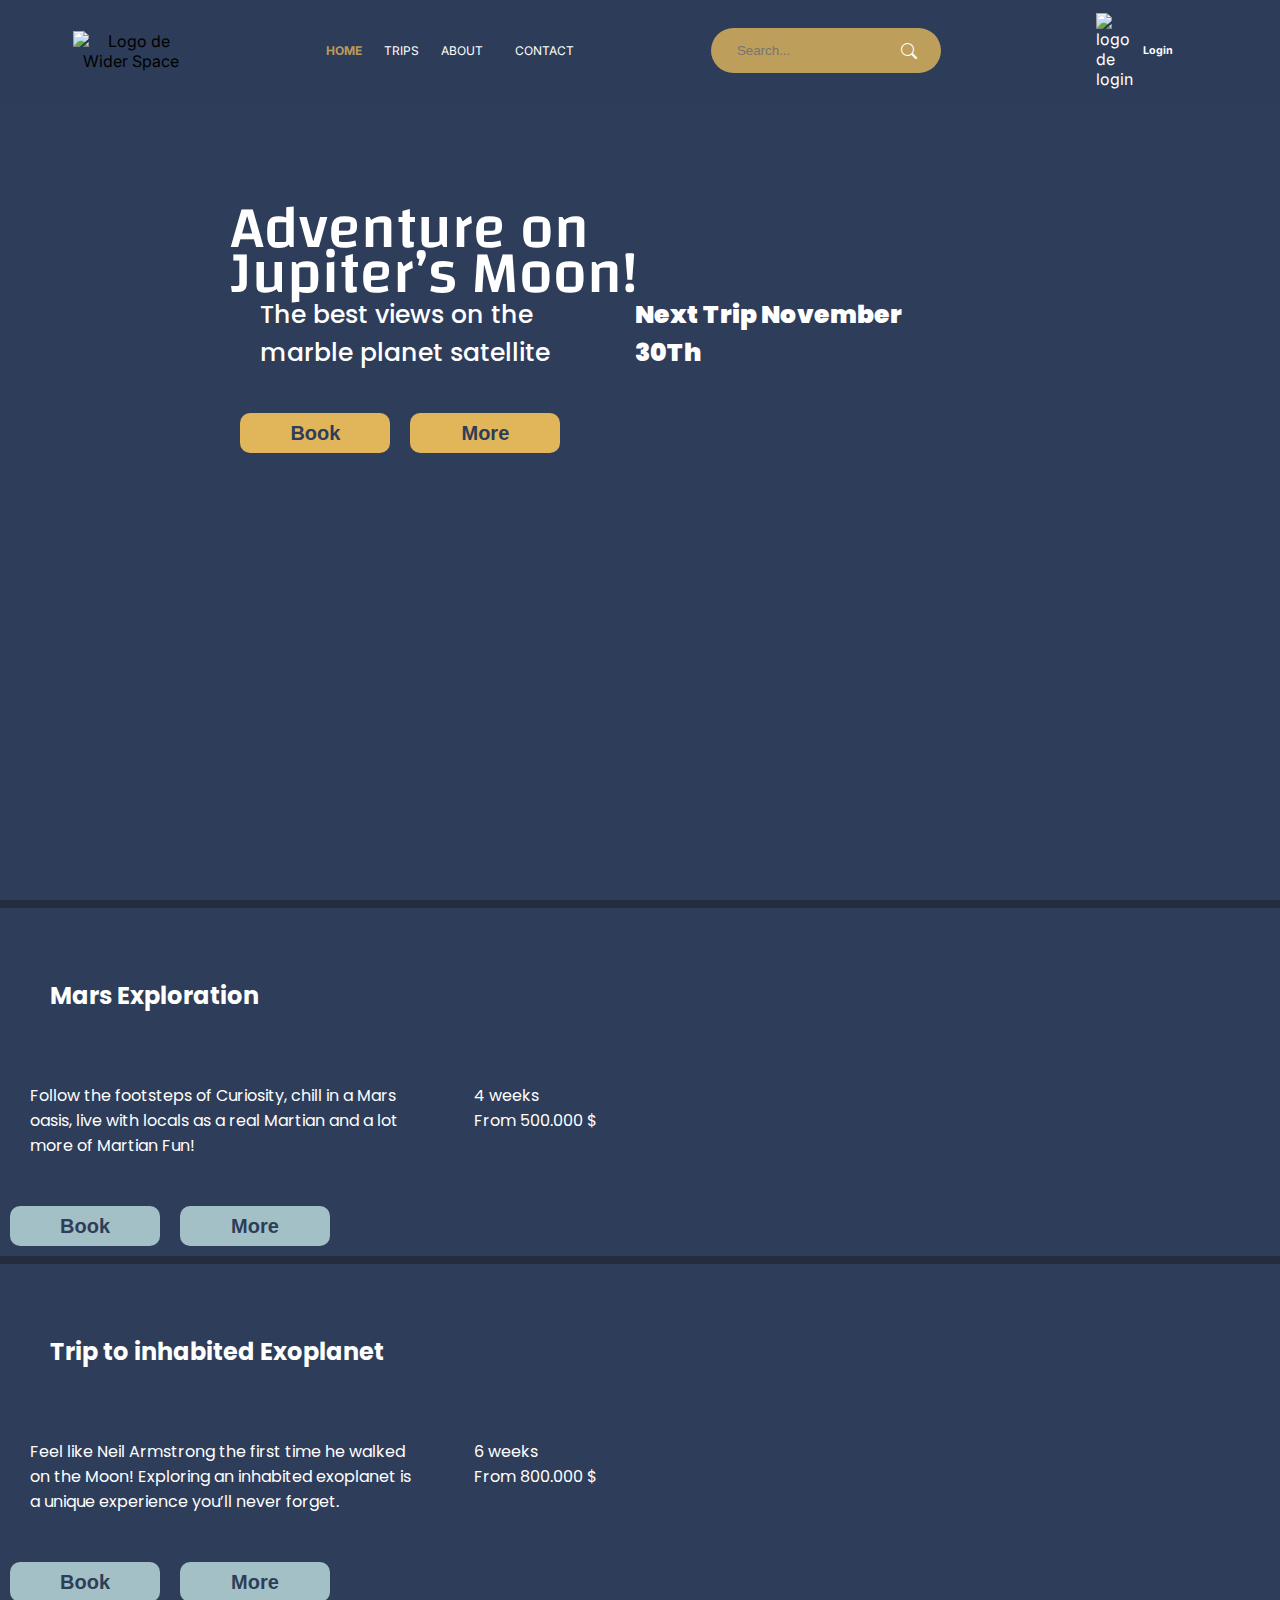
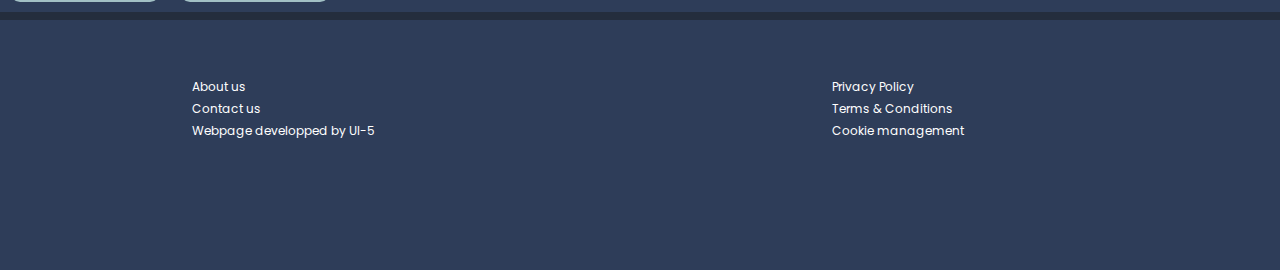
==== index.html @ 393155f8 "navbar, trips" ====
<!DOCTYPE html>
<html lang="en">

<head>
    <meta charset="UTF-8">
    <meta name="viewport" content="width=device-width, initial-scale=1.0">
    <title>Document</title>
    <meta name="description" content="Pagina Web de Wider World, viajes al mundo de tus sueños">
    <link rel="stylesheet" href="styles.css">
    <meta name="robots" content="index, foolow">
    <link rel="icon" type="image/jpg" href="./assets/favicon-rocket.jpg">
    <link rel="stylesheet" href="https://cdnjs.cloudflare.com/ajax/libs/font-awesome/4.7.0/css/font-awesome.min.css">
    <link rel="preconnect" href="https://fonts.googleapis.com">
    <link rel="preconnect" href="https://fonts.gstatic.com" crossorigin>
    <link
        href="https://fonts.googleapis.com/css2?family=Changa:wght@200;400;600;800&family=Inter:wght@300;400;600&family=Poppins:ital,wght@0,400;0,500;0,600;0,700;0,900;1,500&display=swap"
        rel="stylesheet">
</head>

<body>
    <section id="hero-section">
        <header>
            <img id="logo-header" src="/assets/logo.png" alt="Logo de Wider Space">
            <nav id="myNav">
                <!-- menú hamburguesa 2 -->
                <button class="burger-icon" onclick="myFunction()">&#9776;</button>
                <!-- <button style="font-size:15px;" class="icon" onclick="myFunction()">
                    <label for="burger">&#9776;</label>
                </button> -->
                <!-- menú hamburguesa 2 -->
                <a href="./index.html" class="active">HOME</a>
                <div class="dropdown">
                    <button class="dropbtn" onclick="window.location.href='./trips.html'">TRIPS
                    </button>
                    <div class="dropdown-content">
                        <div class="sub-dropdown">
                            <button class="sub-dropbtn" onclick="window.location.href='./trips.html'">To Space
                            </button>
                            
                            <div class="sub-dropdown-content">
                                <a href="./trips.html">Planets & Satellites</a>
                                <a href="./trips.html">Wormholes</a>
                                <a href="./trips.html">Quantum & Temporal</a>
                                <a href="./trips.html">Alien Nature</a>
                                <a href="./trips.html">View all</a>
                            </div>
                        </div>
                        <div class="sub-dropdown">
                            <button class="sub-dropbtn" onclick="window.location.href='./trips.html'">To Earth
                            </button>
                            <div class="sub-dropdown-content">
                                <a href="./trips.html">Cueva de Los Tayos</a>
                                <a href="./trips.html">Machu Picchu</a>
                                <a href="./trips.html">Cueva Galápagos</a>
                                <a href="./trips.html">Antelope Canyon</a>
                                <a href="./trips.html">Santorini</a>
                                <a href="./trips.html">View all</a>
                            </div>
                        </div>
                    </div>
                </div>
                <!-- <a href="./your-space.html">YOUR SPACE</a> -->
                <!-- <a href="./rules-and-conditions.html">RULES&CONDITIONS</a> -->
                <a href="./about.html">ABOUT</a>
                <a href="./contact.html">CONTACT</a>
                
                <!-- menú hamburguesa -->
                <!-- <a href="javascript:void(0);" style="font-size:15px;" class="icon" onclick="myFunction()">&#9776;</a> -->
                <!-- menú hamburguesa -->

            </nav>

            <div class="search-bar">
                <input type="text" placeholder="Search...">
                <i class="bi bi-search"></i>
            </div>
            <div class="login">
                <img src="/assets/login-vector.png" alt="logo de login">
                <h6 class="hidden">Login</h6>
            </div>
        </header>
        <article class="text-hero">
            <h1>Adventure on <br> Jupiter’s Moon!</h1>
            <div class="text-order-article">
                <p class="hero-paragraf-500">The best views on the marble planet satellite</p>
                <p class="hero-paragraf-700"><b>Next Trip November 30Th</b></p>
            </div>
            <div class="btn-hero-group">
                <button class="hero-button">Book</button>
                <button class="hero-button">More</button>
            </div>
        </article>
    </section>
    <div class="separator"></div>
    <section class="galery-1">
        <article class="galery-items">
            <h2>Mars Exploration</h2>
            <div class="text-order-article">
                <p>Follow the footsteps of Curiosity, chill in a Mars oasis, live with locals as a real Martian and a
                    lot more of Martian Fun!</p>
                <p>4 weeks <br> From 500.000 $</p>
            </div>
            <div class="slider-galery">
                <img src="/assets/galeria-1-foto-1-1.png" alt="">
                <img src="/assets/galeria-1-foto-2-1.png" alt="">
                <img src="/assets/galeria-1-foto-3-1.png" alt="">
                <img src="/assets/galeria-1-foto-4-1.png" alt="">
            </div>
            <div class="btn-hero-group">
                <button class="galery-button">Book</button>
                <button class="galery-button">More</button>
            </div>
        </article>
    </section>

    <div class="separator"></div>

    <section class="galery-2">
        <article class="galery-items">
            <h2>Trip to inhabited Exoplanet</h2>
            <div class="text-order-article">
                <p>Feel like Neil Armstrong the first time he walked on the Moon! Exploring an inhabited exoplanet is a
                    unique experience you’ll never forget. </p>
                <p>6 weeks <br> From 800.000 $</p>
            </div>
            <div class="slider-galery">
                <img src="/assets/image-5.png" alt="">
                <img src="/assets/image-2.png" alt="">
                <img src="/assets/image-3.png" alt="">
                <img src="/assets/image-8.png" alt="">
            </div>
            <div class="btn-hero-group">
                <button class="galery-button">Book</button>
                <button class="galery-button">More</button>
            </div>
        </article>
    </section>
    <div class="separator"></div>

    <footer>
        <div class="order-footer">
            <p>About us</p>
            <p>Contact us</p>
            <p>Webpage developped by UI-5</p>
        </div>
        <div class="order-footer">
            <p>Privacy Policy</p>
            <p>Terms & Conditions</p>
            <p>Cookie management</p>
        </div>
    </footer>

    <!-- Javascript init-->
    <script src="index.js"></script>
    <!-- Javascript end-->
</body>

</html>
---- styles.css ----
@import url("https://cdn.jsdelivr.net/npm/bootstrap-icons@1.10.5/font/bootstrap-icons.css");


/* font-family: 'Changa', sans-serif; */
/* font-family: 'Inter', sans-serif; */
/* font-family: 'Poppins', sans-serif; */

/* font wheight */
/* Changa:200;400;600;800 */
/* Poppins:400;600;900; */
/* Inter:300;400;600; */


/* colors */

/* Azul 1: #364573 */
/* Azul Negro: #2E3D59 */
/* Negro: #1f2625 */
/* Azul claro: #4AABBC */
/* Amarillo: #E1B65A */



/* GENERAL init*/
body {
    margin: 0;
    padding: 0;
    background-color: #2E3D59;
}

/* HERO SECTION init */
h1 {
    font-family: "Changa";
    font-weight: 500;
    font-size: 60px;
    width: 50%;
    line-height: 45px;
    padding: 0;
    margin-bottom: 0;
}

header {
    margin: 0;
    padding: 1%;
    display: flex;
    justify-content: space-around;
    flex-direction: row;
    align-items: center;
    overflow: hidden;
    background-size: cover;
    background: rgba(46, 61, 89, 0.75);
    font-family: "Inter";
    font-weight: 400;
}

#logo-header {
    width: 115px;
    height: auto;
    text-align: center;
}

#logo-header img {
    max-width: 100%;
    height: auto;
}

#hero-section {
    margin: 0;
    padding: 0;
    background-image: url('/assets/image-hero.png');
    background-size: 100% 95%;
    background-repeat: no-repeat;
    height: 100vh;
    border-color: solid 5px linear-gradient(#ae9e41, #1f2625);
    background-origin: border-box;
}


.hero-button {
    background-color: #E1B65A;
    border-color: transparent;
    font-weight: bold;
    font-size: 20px;
    margin: 10px;
    border-radius: 10px;
    width: 150px;
    height: 40px;
    color: #2E3D59;
}

.text-hero {
    margin: 5% 0 6% 18%;
    display: flex;
    flex-direction: column;
    justify-content: center;
    align-items: left;
    color: #fff;
    font-family: "poppins";
}

.hero-paragraf-500 {
    font-weight: 500;
    font-size: 25px;
    padding: 0;
    margin: 0;
    margin-top: 5%;
}

.hero-paragraf-700 {
    font-weight: 700;
    font-size: 25px;
    padding: 0;
    margin: 0;
}

.btn-hero-group {
    margin-top: 3%;
    display: flex;
    flex-direction: row;
}

nav {
    /* position: relative; */
    display: flex;
    flex-direction: row;
    align-items: center;
    overflow: hidden;
}

nav a {
    float: left;
    display: block;
    color: rgb(255, 255, 255);
    text-align: center;
    padding: 14px 16px;
    text-decoration: none;
    font-family: 'Inter', sans-serif;
    font-size: 12px;
}

.icon label {
    /* order: 4;
    flex-direction: column; */
    color: white;
    font-size: 15px;
    cursor: pointer;
}

.active {
    color: rgba(225, 182, 90, 0.8);
    font-weight: bold;
}

nav .icon {
    display: none;
}

.burger-icon {
    font-size: 20px;
    background: none;
    border: none;
    color: white;
    cursor: pointer;
    display: none;
}

.dropdown {
    text-align: center;
    padding: 0;
    float: left;
    overflow: hidden;
}

.dropdown .dropbtn {
    font-size: 12px;
    border: none;
    font-family: "Inter";
    color: white;
    background-color: transparent;
    margin: 0;
    padding-bottom: 4px;
    text-align: center;
    justify-content: center;
    align-items: center;
    outline: none;
}

.dropdown-content {
    display: none;
    position: absolute;
    background-color: #f9f9f9;
    min-width: 160px;
    box-shadow: 0px 8px 16px 0px rgba(0, 0, 0, 0.2);
    z-index: 1;
}

.dropdown-content a {
    float: none;
    color: black;
    padding: 12px 16px;
    text-decoration: none;
    display: block;
    text-align: left;
}

.sub-dropdown {
    margin-left: 30px;
    position: relative;
    display: inline-block;
}

.sub-dropdown .sub-dropbtn {
    font-size: 72%;
    border: none;
    outline: none;
    color: black;
    padding: 12px 16px;
    background-color: transparent;
    font-family: "Inter";
    margin: 0;
}

.sub-dropdown-content {
    display: none;
    margin-left: 30px;
    position: absolute;
    background: rgba(46, 61, 89, 0.75);
    min-width: 160px;
    z-index: 1;
    top: 100%;
    left: 0;
}

.sub-dropdown-content a {
    color: #FFF;
}

nav a:hover,
.dropdown:hover .dropbtn {
    color: rgb(162, 79, 79);
}


.sub-dropdown-content a:hover {
    background: rgba(46, 61, 89, 0.75);
    color: black;
}

.dropdown:hover .dropdown-content {
    display: block;
}

.sub-dropdown:hover .sub-dropdown-content {
    display: block;
}

.search-bar {
    border-radius: 50px;
    background: rgba(225, 182, 90, 0.8);
    padding: 1% 0;
    display: flex;
    flex-direction: row;
    align-items: center;
    justify-content: space-around;
    width: 230px;
    height: 20px;
}

.search-bar input {
    background-color: transparent;
    border: none;
    width: 50%;
}

.search-bar i {
    color: #FFF;
}

.login {
    display: flex;
    flex-direction: row;
    align-items: center;
    justify-content: center;
    color: #FFF;
    width: auto;
    padding: 0;
    margin: 0;
}

.login img {
    padding-right: 3%;
    width: 30%;
    height: 20%;
}

/* HERO SECTION end */




/* SECTIONS init */
section {
    width: 100%;

}

.separator {
    width: 100%;
    height: 8px;
    background-color: #242d3d;
}

.galery-items {
    display: flex;
    flex-direction: column;
    font-family: "poppins";
    color: #FFF;
}

.galery-items h2 {
    padding: 50px;
}

.text-order-article {
    display: flex;
    flex-direction: row;
}

.text-order-article p {
    width: 30%;
    margin: 0;
    padding: 0 30px;

}

.slider-galery {
    display: flex;
    flex-direction: row;
}

.slider-galery img {
    width: 25%;
}

.galery-button {
    background-color: #A2C0C5;
    border-color: transparent;
    font-weight: bold;
    font-size: 20px;
    margin: 10px;
    border-radius: 10px;
    width: 150px;
    height: 40px;
    color: #2E3D59;
}

footer {
    background-image: url(/assets/galaxy-footer.png);
    background-size: cover;
    background-repeat: no-repeat;
    font-family: "poppins";
    color: #FFF;
    display: flex;
    flex-direction: row;
    justify-content: space-around;
    line-height: 10px;
    font-size: 12px;
    padding-top: 50px;
    height: 200px;
    width: 100%;
}

.order-footer {
    width: 20%;
}

/* SECTIONS end */

/* SECTION TRIPS init */

.section-trips {
    background-color: #1f2625;
    height: 500px;
}

.section-trips article {
    background-color: #ae9e41;
}


/* SECTION TRIPS end */





/* ----------------------------------------*/
/* ----------------------------------------*/
/* MOBILE init*/
@media screen and (max-width: 600px) {


    #hero-section {
        background-image: url('/assets/image-hero-mobile.png');
        background-size: 100% auto;
    }

    h1 {
        font-size: 30px;
        width: 80%;
        line-height: 25px;
        text-shadow: 1px 1px 3px #2E3D59;
    }

    .hero-paragraf-500 {
        font-size: 15px;
        text-shadow: 1px 1px 2px #2E3D59;
        line-height: 14px;
        margin: 25px 0;
    }

    .hero-paragraf-700 {
        font-size: 15px;
        text-shadow: 1px 1px 2px #2E3D59;
    }

    .text-hero {
        margin: 80px 0 0 5%;
    }

    .btn-hero-group {
        margin-top: 60px;
    }

    .hero-button {
        width: 100%;
        margin-bottom: 10px;
    }

    header {
        padding: 2%;
        text-align: center;
        flex-direction: row;
    }

    #logo-header {
        order: 1;
    }

    .login {
        order: 3;
    }

    .search-bar {
        order: 2;
        width: 20%;
    }

    /* nav {
        order: 4;
        flex-direction: column;
    } */

     .burger-icon {
        display: block;
        position: absolute;
        top: 10px;
        right: 10px;
    }

    .hidden {
        display: none;
    }

    nav a {
        display: none;
    }

    nav a.icon {
        float: right;
        display: block;
    }

    nav.responsive {
        position: fixed;
        width: 100%;
        top: 0;
        left: 0;
        margin-top: 68px;
    }

    nav.responsive .icon {
        position: absolute;
        right: 0;
        top: 0;
    }

    nav.responsive .icon label{
        float: right;
        display: block;
    }

    nav.responsive a {
        float: none;
        display: block;
        text-align: left;
    }

    .dropdown .dropbtn {
        display: none;
    }

    .sub-dropdown {
        display: block;
        text-align: left;
        width: 100%;
    }

    nav.responsive .dropdown {
        float: none;
    }

    nav.responsive .sub-dropdown {
        display: block;
        text-align: left;
        width: 100%;
    }

    nav.responsive .dropdown-content,
    nav.responsive .sub-dropdown-content {
        position: relative;
        background-color: transparent;
    }

    nav.responsive .dropdown .dropbtn,
    nav.responsive .sub-dropdown .sub-dropbtn {
        display: block;
        width: 100%;
        text-align: left;
    }

    nav.responsive a:not(.icon){
        display: block;
        padding: 14px 16px;
    }

    .hero-button {
        border-color: transparent;
        font-weight: bold;
        font-size: 20px;
        margin: 10px;
        border-radius: 10px;
        width: 150px;
        height: 40px;
        color: #2E3D59;
    }

}

/* MOBILE end*/
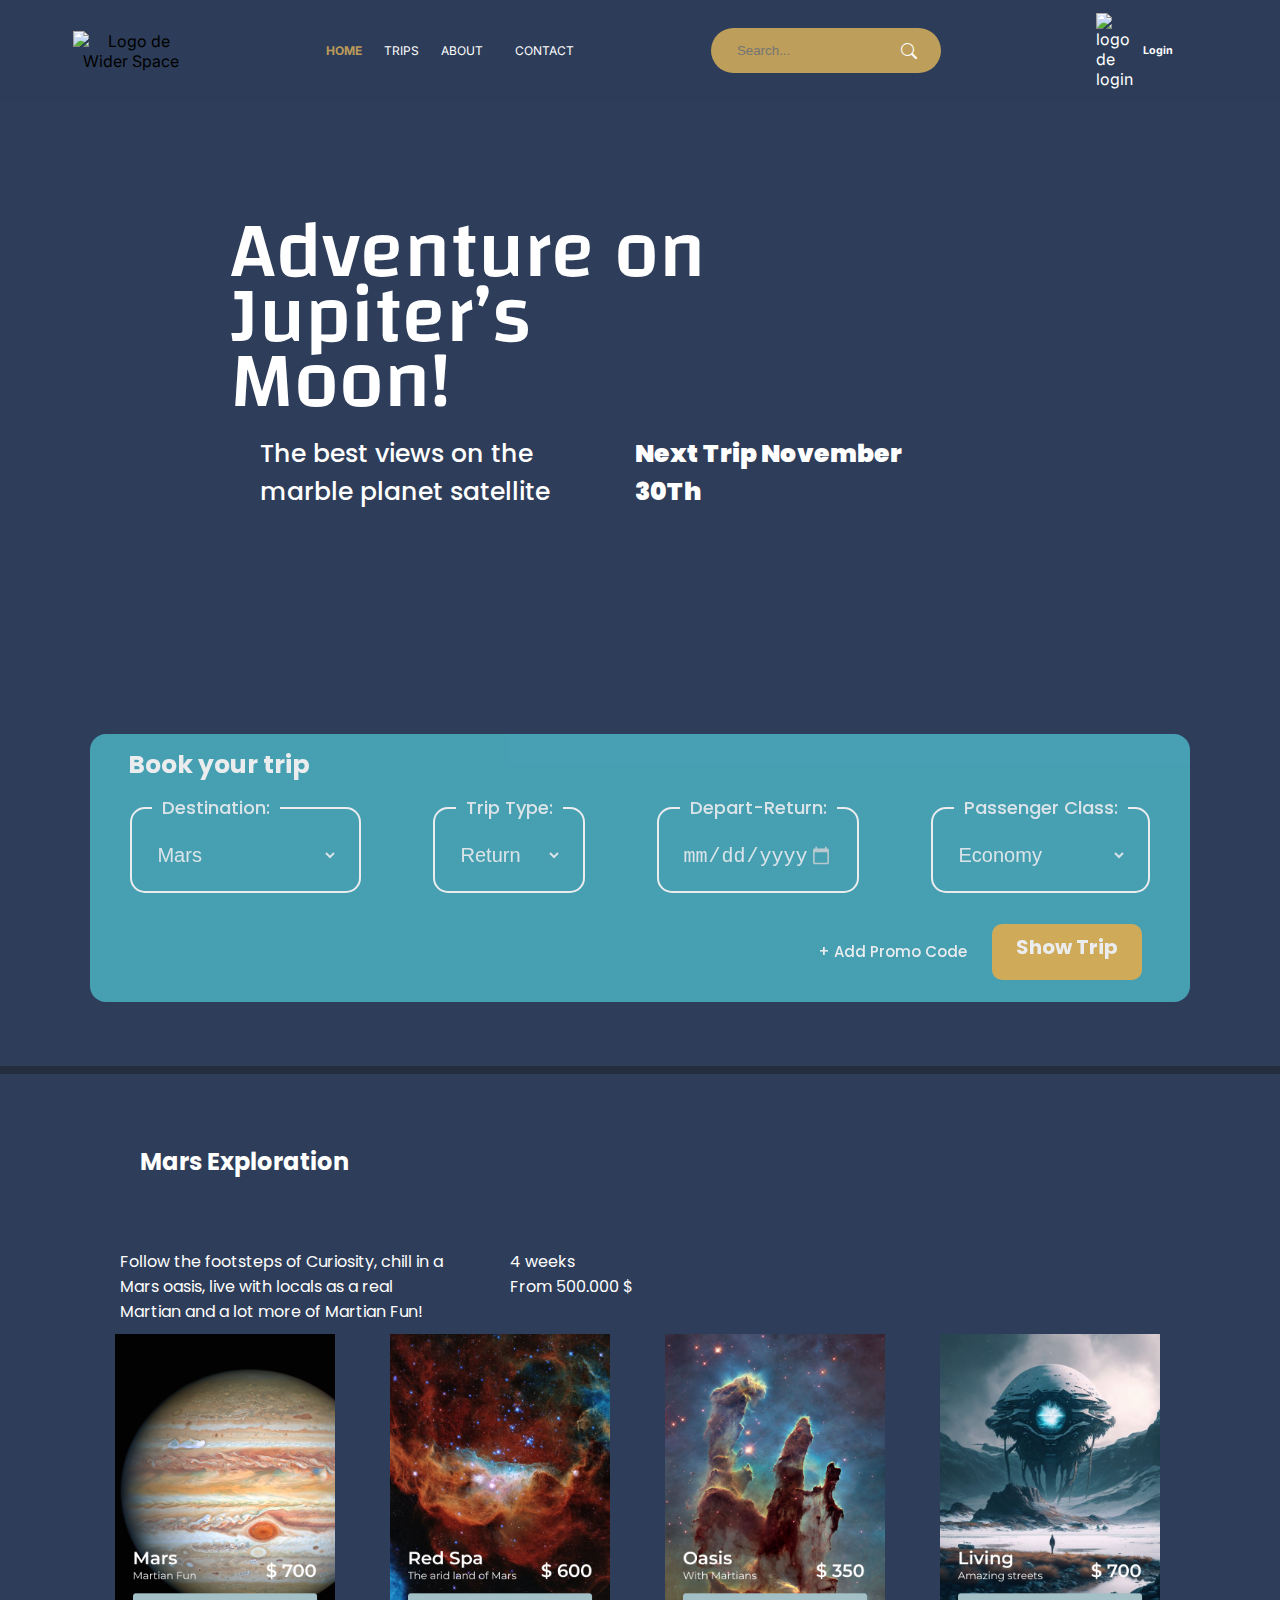
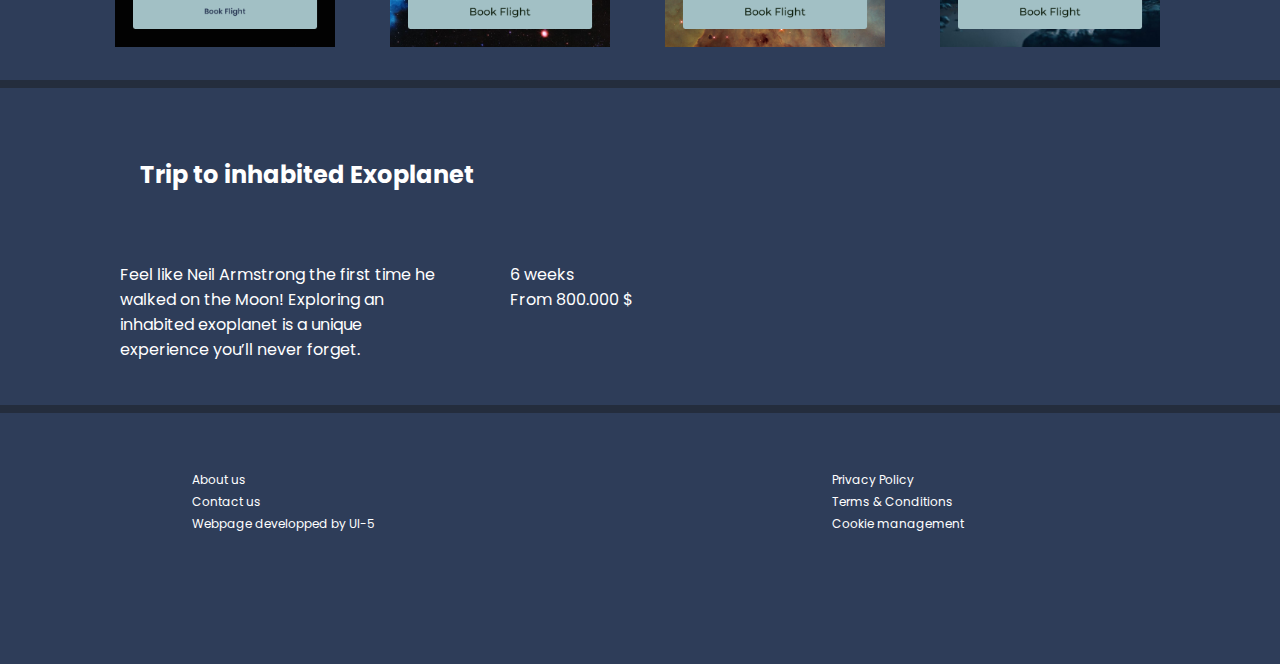
==== commit 2fae842e: "answer, contact, index, styles, trips" ====
--- a/index.html
+++ b/index.html
@@ -17,7 +17,7 @@
         rel="stylesheet">
 </head>
 
-<body>
+<body id="body-trips"> 
     <section id="hero-section">
         <header>
             <img id="logo-header" src="/assets/logo.png" alt="Logo de Wider Space">
@@ -85,13 +85,72 @@
                 <p class="hero-paragraf-500">The best views on the marble planet satellite</p>
                 <p class="hero-paragraf-700"><b>Next Trip November 30Th</b></p>
             </div>
-            <div class="btn-hero-group">
+            <!-- <div class="btn-hero-group">
                 <button class="hero-button">Book</button>
                 <button class="hero-button">More</button>
-            </div>
+            </div> -->
         </article>
     </section>
+
+    <form action="">
+        <p><strong>Book your trip</strong></p>
+
+                <section class="display-row">
+                    <!-- Campo 1: Destination -->
+                    <fieldset class="option-form">
+                        <legend>Destination:</legend>
+                        <label for="destination"></label>
+                        <select class="transparent" id="destination" name="destination">
+                            <option value="Mars">Mars</option>
+                            <option value="RedSpa">Red Spa</option>
+                            <option value="OasisWithMartians">Oasis with Martians</option>
+                            <option value="LivingAmazingStreets">Living Amazing Streets</option>
+                        </select>
+                    </fieldset>
+
+                    <!-- Campo 2: Trip Type -->
+                    <fieldset class="option-form">
+                        <legend>Trip Type:</legend>
+                        <label for="trip-type"></label>
+                        <select class="transparent" id="trip-type" name="trip-type">
+                            <option value="return">Return</option>
+                            <option value="one-way">One-Way</option>
+                        </select>
+                    </fieldset>
+
+                    <!-- Campo 3: Depart-Return Date -->
+
+                        <fieldset class="option-form">
+                            <legend>Depart-Return:</legend>
+                        <label for="depart-return-date"></label>
+                        <input class="transparent" type="date" id="depart-return-date" name="depart-return-date">
+                    </fieldset>
+
+
+                    <!-- Campo 4: Passenger Class -->
+
+                        <fieldset class="option-form">
+                            <legend>Passenger Class:</legend>
+                            <label for="passenger-class"></label>
+                            <select class="transparent"  id="passenger-class" name="passenger-class">
+                                <option value="economy">Economy</option>
+                                <option value="business">Business</option>
+                                <option value="first-class">First Class</option>
+                            </select>
+                        </fieldset>
+
+                </section>
+
+                <!-- Botón de Envío -->
+                <div class="flex-end">
+                    <p>+ Add Promo Code</p>
+                    <a href="./answer.html" style="text-decoration: none; text-align: center; color: white; padding: 8px 0; font-family: Poppins;" class="hero-button" id="text-decoration">Show Trip</a>
+    
+                </div>
+    </form>
+
     <div class="separator"></div>
+    
     <section class="galery-1">
         <article class="galery-items">
             <h2>Mars Exploration</h2>
@@ -107,8 +166,8 @@
                 <img src="/assets/galeria-1-foto-4-1.png" alt="">
             </div>
             <div class="btn-hero-group">
-                <button class="galery-button">Book</button>
-                <button class="galery-button">More</button>
+                <!-- <button class="galery-button">Book</button>
+                <button class="galery-button">More</button> -->
             </div>
         </article>
     </section>
@@ -130,11 +189,12 @@
                 <img src="/assets/image-8.png" alt="">
             </div>
             <div class="btn-hero-group">
-                <button class="galery-button">Book</button>
-                <button class="galery-button">More</button>
+                <!-- <button class="galery-button">Book</button>
+                <button class="galery-button">More</button> -->
             </div>
         </article>
     </section>
+
     <div class="separator"></div>
 
     <footer>
--- a/styles.css
+++ b/styles.css
@@ -32,11 +32,11 @@
 h1 {
     font-family: "Changa";
     font-weight: 500;
-    font-size: 60px;
+    font-size: 80px;
     width: 50%;
-    line-height: 45px;
+    line-height: 65px;
     padding: 0;
-    margin-bottom: 0;
+    margin-bottom: 2%;
 }
 
 header {
@@ -155,6 +155,10 @@
     display: none;
 }
 
+#fraseDiv{
+    color:rgba(225, 182, 90, 0.8)
+}
+
 .burger-icon {
     font-size: 20px;
     background: none;
@@ -188,7 +192,8 @@
 .dropdown-content {
     display: none;
     position: absolute;
-    background-color: #f9f9f9;
+    background-color: #2E3D59;
+    color: #FFF;
     min-width: 160px;
     box-shadow: 0px 8px 16px 0px rgba(0, 0, 0, 0.2);
     z-index: 1;
@@ -196,7 +201,7 @@
 
 .dropdown-content a {
     float: none;
-    color: black;
+    color: #fff;
     padding: 12px 16px;
     text-decoration: none;
     display: block;
@@ -207,13 +212,14 @@
     margin-left: 30px;
     position: relative;
     display: inline-block;
+
 }
 
 .sub-dropdown .sub-dropbtn {
     font-size: 72%;
     border: none;
     outline: none;
-    color: black;
+    color: #fff;
     padding: 12px 16px;
     background-color: transparent;
     font-family: "Inter";
@@ -287,6 +293,25 @@
     margin: 0;
 }
 
+.flotar {
+    animation-name: flotarAnimacion;
+    animation-duration: 3s;
+    animation-timing-function: ease-in-out;
+    animation-iteration-count: infinite;
+  }
+  
+  @keyframes flotarAnimacion {
+    0% {
+      transform: translateY(0);
+    }
+    50% {
+      transform: translateY(-10px);
+    }
+    100% {
+      transform: translateY(0);
+    }
+  }
+
 .login img {
     padding-right: 3%;
     width: 30%;
@@ -295,13 +320,107 @@
 
 /* HERO SECTION end */
 
-
+/* FORM init */
+.display-row {
+    display: flex;
+    flex-direction: row;
+    justify-content: space-between
+}
+.flex-end{
+    display: flex;
+    flex-direction: row;
+    justify-content: flex-end;
+    align-items: center;
+}
+.flex-end a {
+    
+}
+.flex-end p{
+    padding-right: 15px;
+}
+.flex-end button{
+    height: 50px;
+}
+form {
+    padding: 1% 3%;
+    font-size: 10px;
+    display: flex;
+    flex-direction: column;
+    background-color: #4aabbc;
+    opacity: 90%;
+    border-radius: 16px;
+    margin: -13% 7% 5% 7%;
+}
+form p{
+    font-family: "poppins";
+    font-size: 25px;
+    font-weight: 500;
+    color: white;
+    margin: 0;
+}
+form .flex-end p{
+    font-family: "poppins";
+    font-size: 15px;
+    font-weight: 500;
+    color: white;
+    margin: 0;
+}
+
+.option-form{
+    display: flex;
+    flex-direction: column;
+    color: white;
+    border: 2px white solid;
+    border-radius: 15px;
+    padding: 1% 2% 2%;
+    margin-bottom: 2%;
+}
+.option-form legend{
+    font-family: "poppins";
+    font-size: 18px;
+    font-weight: 500;
+    background-color: #4aabbc;
+    opacity: 90%;
+    padding: 10px;
+}
+.transparent{
+    background-color: #4aabbc;
+    opacity: 90%;
+    color: white;
+    border-color: transparent;
+    font-weight: 500;
+    font-size: 20px;
+}
+
+input[type="date"]::-webkit-calendar-picker-indicator, input[type="time"]::-webkit-calendar-picker-indicator{
+    cursor: pointer;
+    border-radius: 4px;
+    margin-right: 2px;
+    opacity: 0.9;
+    filter: invert(0.9);
+}
+
+/* FORM end */
 
 
 /* SECTIONS init */
 section {
     width: 100%;
-
+}
+.galery-items{
+ margin: 0 7%;
+ display: flex;
+ flex-direction: row;
+ justify-items: space-around;
+}
+.slider-galery {
+    display: flex;
+}
+.slider-galery img{
+    margin: 0 auto;
+    margin-right: 30px;
+    max-width: 20%;
+    height: auto;
 }
 
 .separator {
@@ -329,7 +448,7 @@
 .text-order-article p {
     width: 30%;
     margin: 0;
-    padding: 0 30px;
+    padding: 0 30px 10px;
 
 }
 
@@ -435,7 +554,22 @@
     .hero-button {
         width: 100%;
         margin-bottom: 10px;
-    }
+        cursor: pointer;
+        text-align: center;
+    }
+    .hero-button a{
+        color: #FFF;
+        text-decoration: none;
+        text-align: center;
+    }
+    #text-decoration{
+        text-decoration: none;
+        text-align: center;
+    }
+    /* .hero-button:hover {
+        background-color: #2e7599;
+        box-shadow: 0 0 10px rgba(0, 0, 0, 0.5);
+    } */
 
     header {
         padding: 2%;
